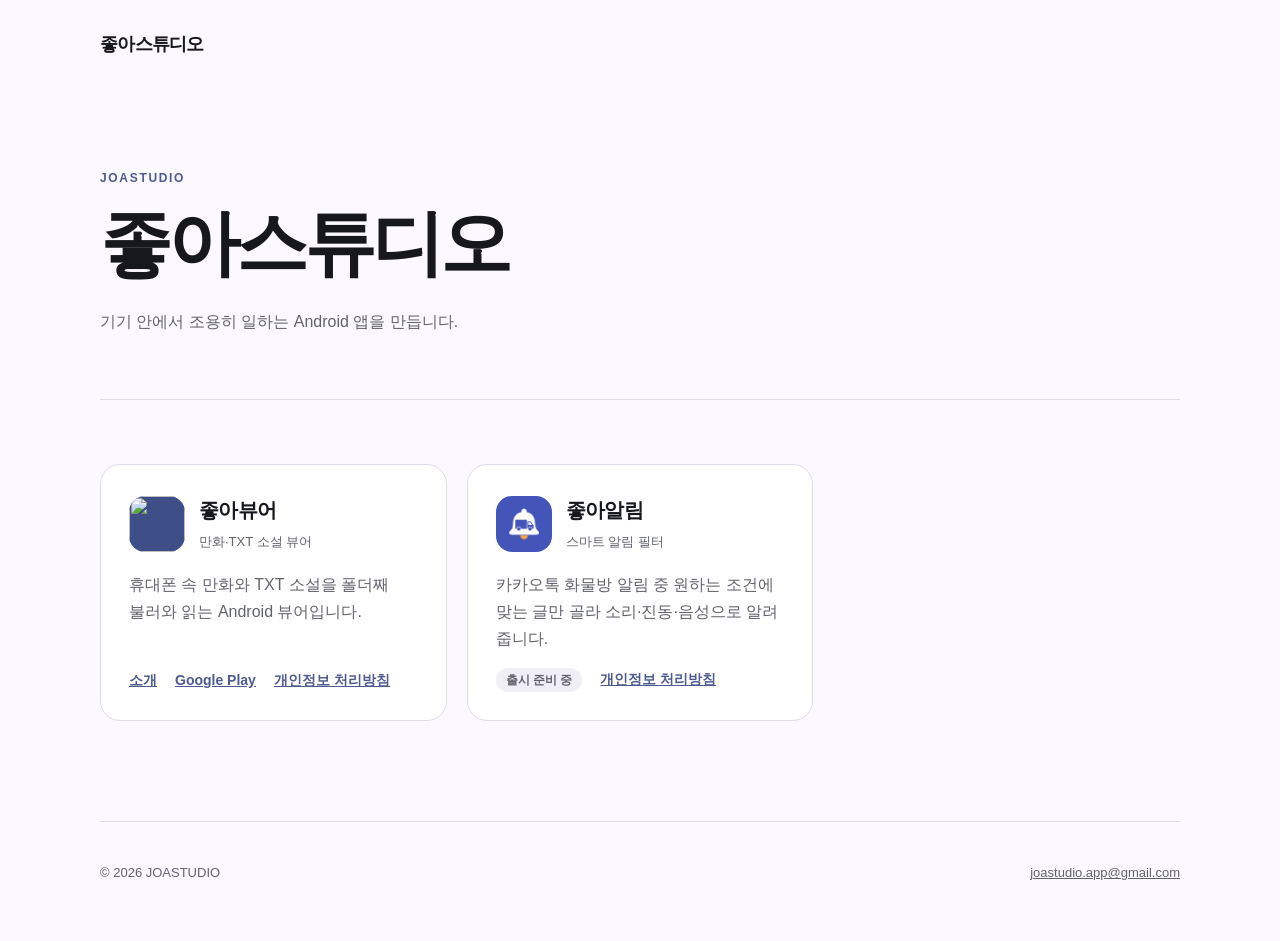
==== index.html @ 79cfb3c1 "홈페이지 앱 목록과 좋아알림 개인정보 처리방침 추가" ====
<!doctype html>
<html lang="ko">
<head>
  <meta charset="utf-8">
  <meta name="viewport" content="width=device-width, initial-scale=1">
  <title>좋아스튜디오</title>
  <meta name="description" content="좋아스튜디오(JOASTUDIO)가 만드는 Android 앱 목록과 개인정보 처리방침 안내입니다.">
  <link rel="stylesheet" href="/assets/site.css">
</head>
<body>
  <header class="site-header shell">
    <a class="brand" href="/">좋아스튜디오</a>
  </header>

  <main>
    <header class="page-hero shell">
      <p class="eyebrow">JOASTUDIO</p>
      <h1>좋아스튜디오</h1>
      <p>기기 안에서 조용히 일하는 Android 앱을 만듭니다.</p>
    </header>

    <div class="app-list shell">
      <article class="app-card">
        <header>
          <img class="app-icon" src="/viewer/app-icon.png" alt="" width="56" height="56">
          <div>
            <h2>좋아뷰어</h2>
            <span>만화·TXT 소설 뷰어</span>
          </div>
        </header>
        <p>휴대폰 속 만화와 TXT 소설을 폴더째 불러와 읽는 Android 뷰어입니다.</p>
        <nav class="app-links" aria-label="좋아뷰어 링크">
          <a href="/viewer/">소개</a>
          <a href="https://play.google.com/store/apps/details?id=kr.joastudio.viewer">Google Play</a>
          <a href="/viewer/privacy.html">개인정보 처리방침</a>
        </nav>
      </article>

      <article class="app-card">
        <header>
          <img class="app-icon alert" src="/alert/icon.png" alt="" width="56" height="56">
          <div>
            <h2>좋아알림</h2>
            <span>스마트 알림 필터</span>
          </div>
        </header>
        <p>카카오톡 화물방 알림 중 원하는 조건에 맞는 글만 골라 소리·진동·음성으로 알려 줍니다.</p>
        <nav class="app-links" aria-label="좋아알림 링크">
          <span class="badge">출시 준비 중</span>
          <a href="/alert/privacy/">개인정보 처리방침</a>
        </nav>
      </article>
    </div>
  </main>

  <footer class="site-footer shell">
    <span>© 2026 JOASTUDIO</span>
    <a href="mailto:joastudio.app@gmail.com">joastudio.app@gmail.com</a>
  </footer>
</body>
</html>
---- assets/site.css ----
/* 좋아스튜디오 공용 스타일. 색은 좋아뷰어 사이트(joastudio/viewer app/globals.css) 토큰을 따른다. */
:root {
  --ink: #17181e;
  --muted: #62636d;
  --paper: #fbf8ff;
  --paper-deep: #f0eef6;
  --surface: #ffffff;
  --line: #dedce6;
  --primary: #4e5b92;
  --primary-soft: #dde1ff;
  --night-indigo: #3d4f86;
  /* 좋아알림 런처 배경(joa-alert-android res/values/colors.xml launcher_background). */
  --alert-brand: #4355b9;
  --serif: ui-serif, "Iowan Old Style", "Noto Serif KR", "Batang", serif;
  --sans: -apple-system, BlinkMacSystemFont, "Apple SD Gothic Neo", "Noto Sans KR", "Malgun Gothic", sans-serif;
}

* {
  box-sizing: border-box;
}

html {
  scroll-behavior: smooth;
}

body {
  margin: 0;
  background: var(--paper);
  color: var(--ink);
  font-family: var(--sans);
  line-height: 1.7;
  -webkit-font-smoothing: antialiased;
  word-break: keep-all;
}

a {
  color: var(--primary);
}

.shell {
  width: min(1080px, calc(100% - 48px));
  margin-inline: auto;
}

.site-header {
  height: 88px;
  display: flex;
  align-items: center;
  justify-content: space-between;
}

.brand {
  color: inherit;
  font-weight: 760;
  font-size: 18px;
  letter-spacing: -0.04em;
  text-decoration: none;
}

.site-header nav {
  display: flex;
  gap: 24px;
  font-size: 14px;
}

.site-header nav a {
  color: var(--muted);
  text-decoration: none;
}

.site-header nav a:hover {
  color: var(--primary);
}

.eyebrow {
  margin: 0 0 18px;
  color: var(--primary);
  font-size: 12px;
  font-weight: 760;
  letter-spacing: 0.14em;
}

.page-hero {
  padding: 80px 0 64px;
  border-bottom: 1px solid var(--line);
}

.page-hero h1 {
  margin: 0;
  font-family: var(--serif);
  font-size: clamp(40px, 6vw, 72px);
  font-weight: 650;
  line-height: 1.08;
  letter-spacing: -0.055em;
}

.page-hero > p:last-child {
  max-width: 640px;
  margin: 24px 0 0;
  color: var(--muted);
}

/* 홈 앱 목록 */
.app-list {
  padding: 64px 0 100px;
  display: grid;
  grid-template-columns: repeat(auto-fill, minmax(300px, 1fr));
  gap: 20px;
}

.app-card {
  padding: 28px;
  display: flex;
  flex-direction: column;
  gap: 16px;
  background: var(--surface);
  border: 1px solid var(--line);
  border-radius: 20px;
}

.app-card header {
  display: flex;
  align-items: center;
  gap: 14px;
}

.app-icon {
  width: 56px;
  height: 56px;
  border-radius: 16px;
  object-fit: cover;
  background: var(--night-indigo);
}

.app-icon.alert {
  background: var(--alert-brand);
}

.app-card h2 {
  margin: 0;
  font-size: 20px;
  letter-spacing: -0.03em;
}

.app-card header span {
  color: var(--muted);
  font-size: 13px;
}

.app-card p {
  margin: 0;
  color: var(--muted);
}

.app-links {
  margin-top: auto;
  display: flex;
  flex-wrap: wrap;
  gap: 8px 18px;
  font-size: 14px;
  font-weight: 650;
}

.badge {
  padding: 2px 10px;
  border-radius: 999px;
  background: var(--paper-deep);
  color: var(--muted);
  font-size: 12px;
  font-weight: 650;
}

/* 문서 페이지 */
.document-layout {
  padding: 64px 0 110px;
  display: grid;
  grid-template-columns: 200px minmax(0, 700px);
  gap: 64px;
}

.document-nav {
  position: sticky;
  top: 32px;
  align-self: start;
  display: flex;
  flex-direction: column;
  gap: 10px;
  font-size: 13px;
}

.document-nav span {
  margin-bottom: 6px;
  color: var(--muted);
  font-size: 11px;
  font-weight: 750;
  letter-spacing: 0.12em;
}

.document-nav a {
  color: var(--muted);
  text-decoration: none;
}

.document-nav a:hover {
  color: var(--primary);
}

.document-content section {
  padding: 0 0 48px;
  scroll-margin-top: 24px;
}

.document-content h2 {
  margin: 0 0 16px;
  font-size: 22px;
  letter-spacing: -0.03em;
}

.document-content ul {
  padding-left: 20px;
}

.document-content li + li {
  margin-top: 8px;
}

.notice-box {
  margin-bottom: 48px;
  padding: 22px 24px;
  border-radius: 16px;
  background: var(--primary-soft);
}

.table-wrap {
  overflow-x: auto;
}

table {
  width: 100%;
  border-collapse: collapse;
  font-size: 15px;
}

th,
td {
  padding: 12px 10px;
  border-bottom: 1px solid var(--line);
  text-align: left;
  vertical-align: top;
}

th {
  color: var(--muted);
  font-size: 13px;
  font-weight: 700;
}

.site-footer {
  padding: 40px 0 56px;
  display: flex;
  flex-wrap: wrap;
  justify-content: space-between;
  gap: 12px;
  border-top: 1px solid var(--line);
  color: var(--muted);
  font-size: 13px;
}

.site-footer a {
  color: inherit;
}

@media (max-width: 760px) {
  .shell {
    width: calc(100% - 32px);
  }

  .site-header {
    height: 72px;
  }

  .page-hero {
    padding: 48px 0 40px;
  }

  .document-layout {
    padding-top: 40px;
    grid-template-columns: minmax(0, 1fr);
    gap: 32px;
  }

  .document-nav {
    position: static;
  }

  .app-list {
    grid-template-columns: minmax(0, 1fr);
  }
}
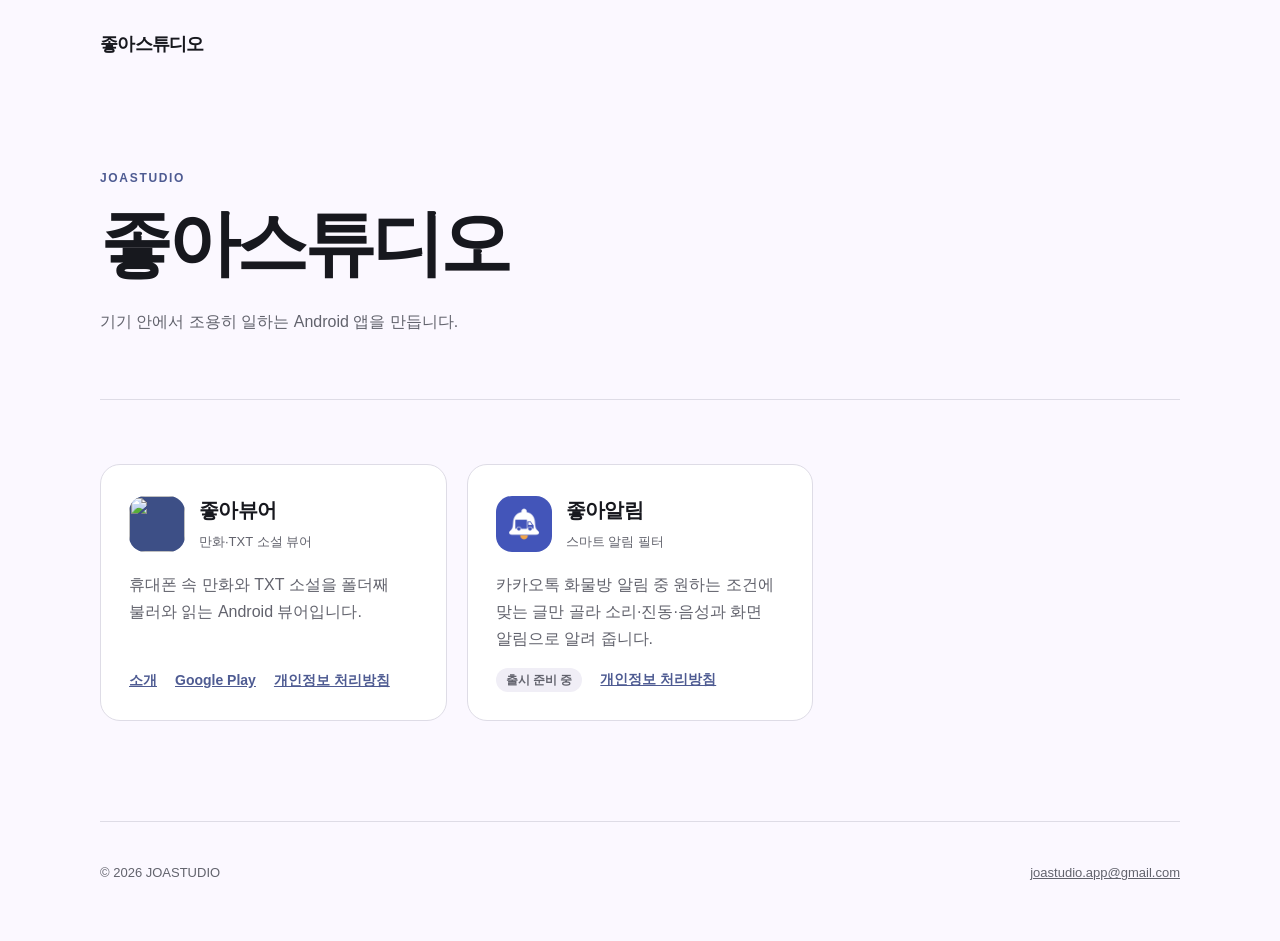
==== commit 391c0c60: "좋아알림 처리방침에 화면 알림·문자 버튼·알림 표시 권한을 반영한다" ====
--- a/index.html
+++ b/index.html
@@ -44,7 +44,7 @@
             <span>스마트 알림 필터</span>
           </div>
         </header>
-        <p>카카오톡 화물방 알림 중 원하는 조건에 맞는 글만 골라 소리·진동·음성으로 알려 줍니다.</p>
+        <p>카카오톡 화물방 알림 중 원하는 조건에 맞는 글만 골라 소리·진동·음성과 화면 알림으로 알려 줍니다.</p>
         <nav class="app-links" aria-label="좋아알림 링크">
           <span class="badge">출시 준비 중</span>
           <a href="/alert/privacy/">개인정보 처리방침</a>
